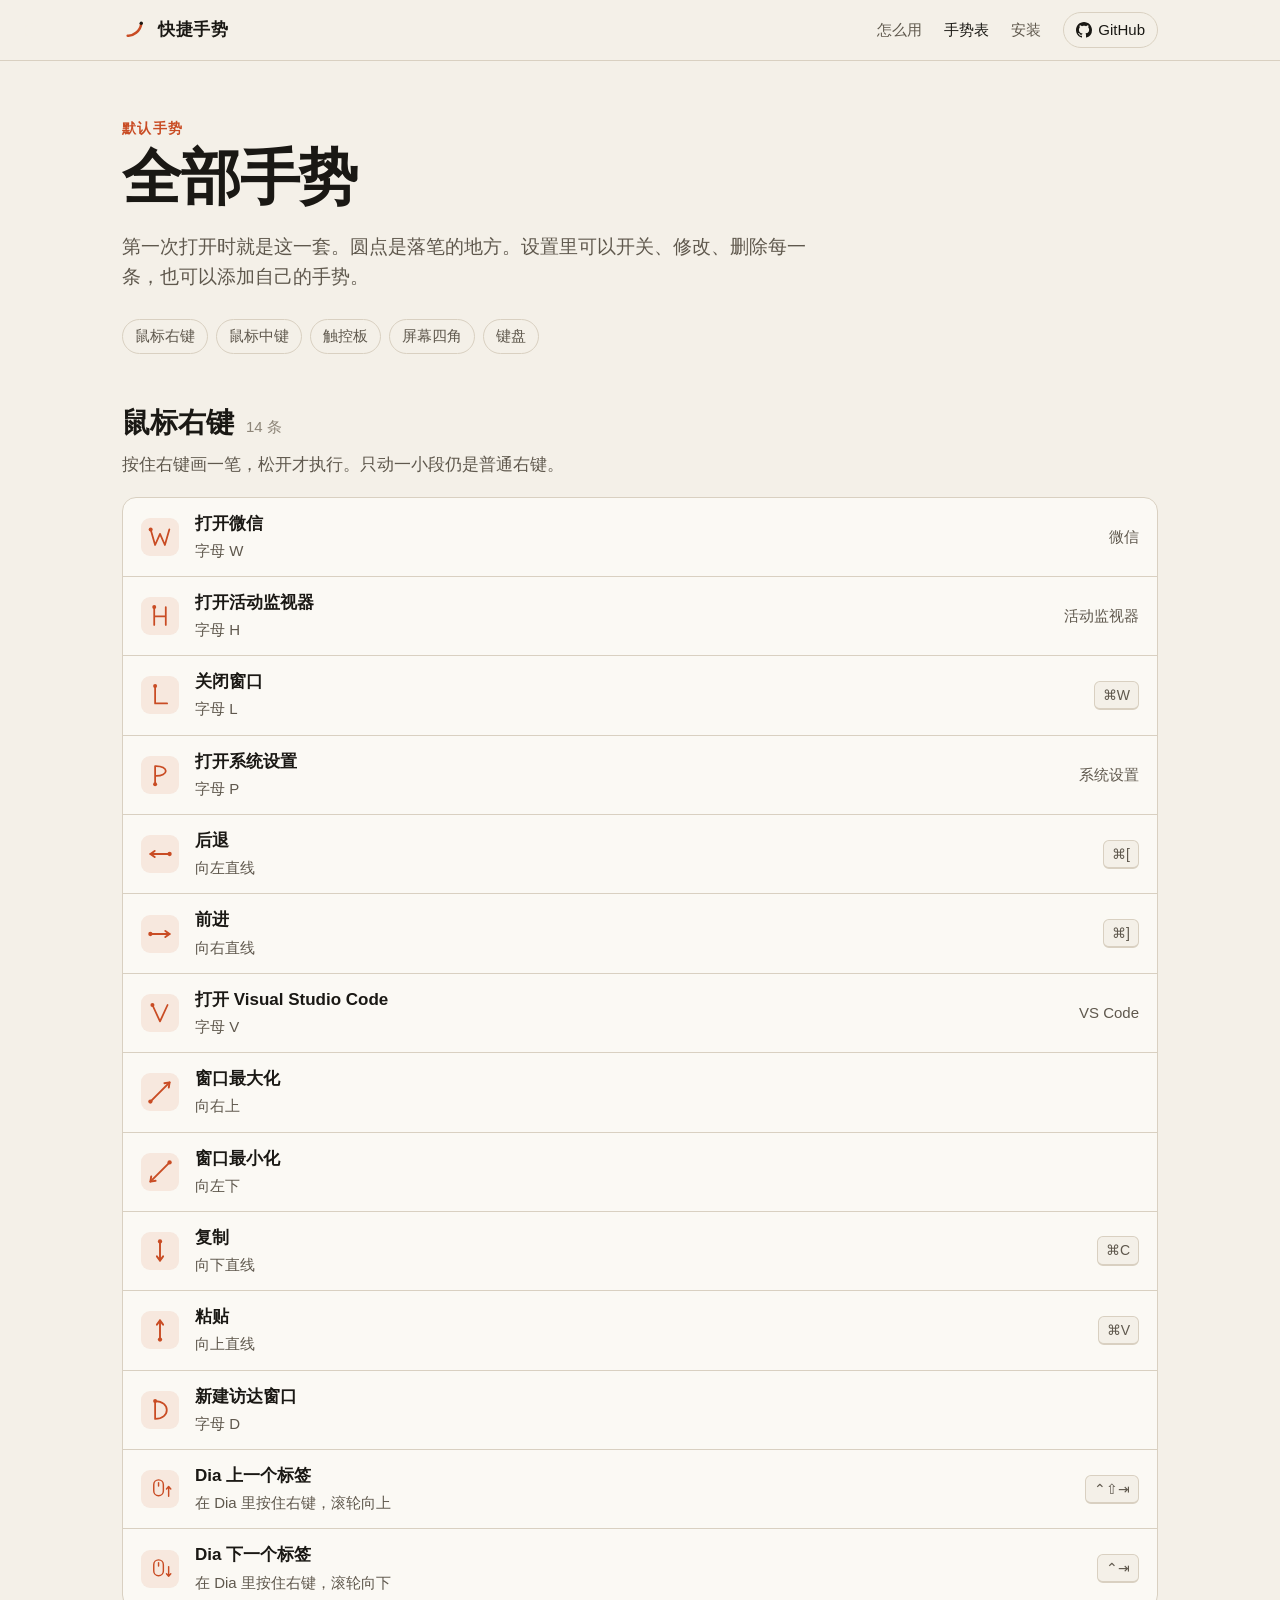
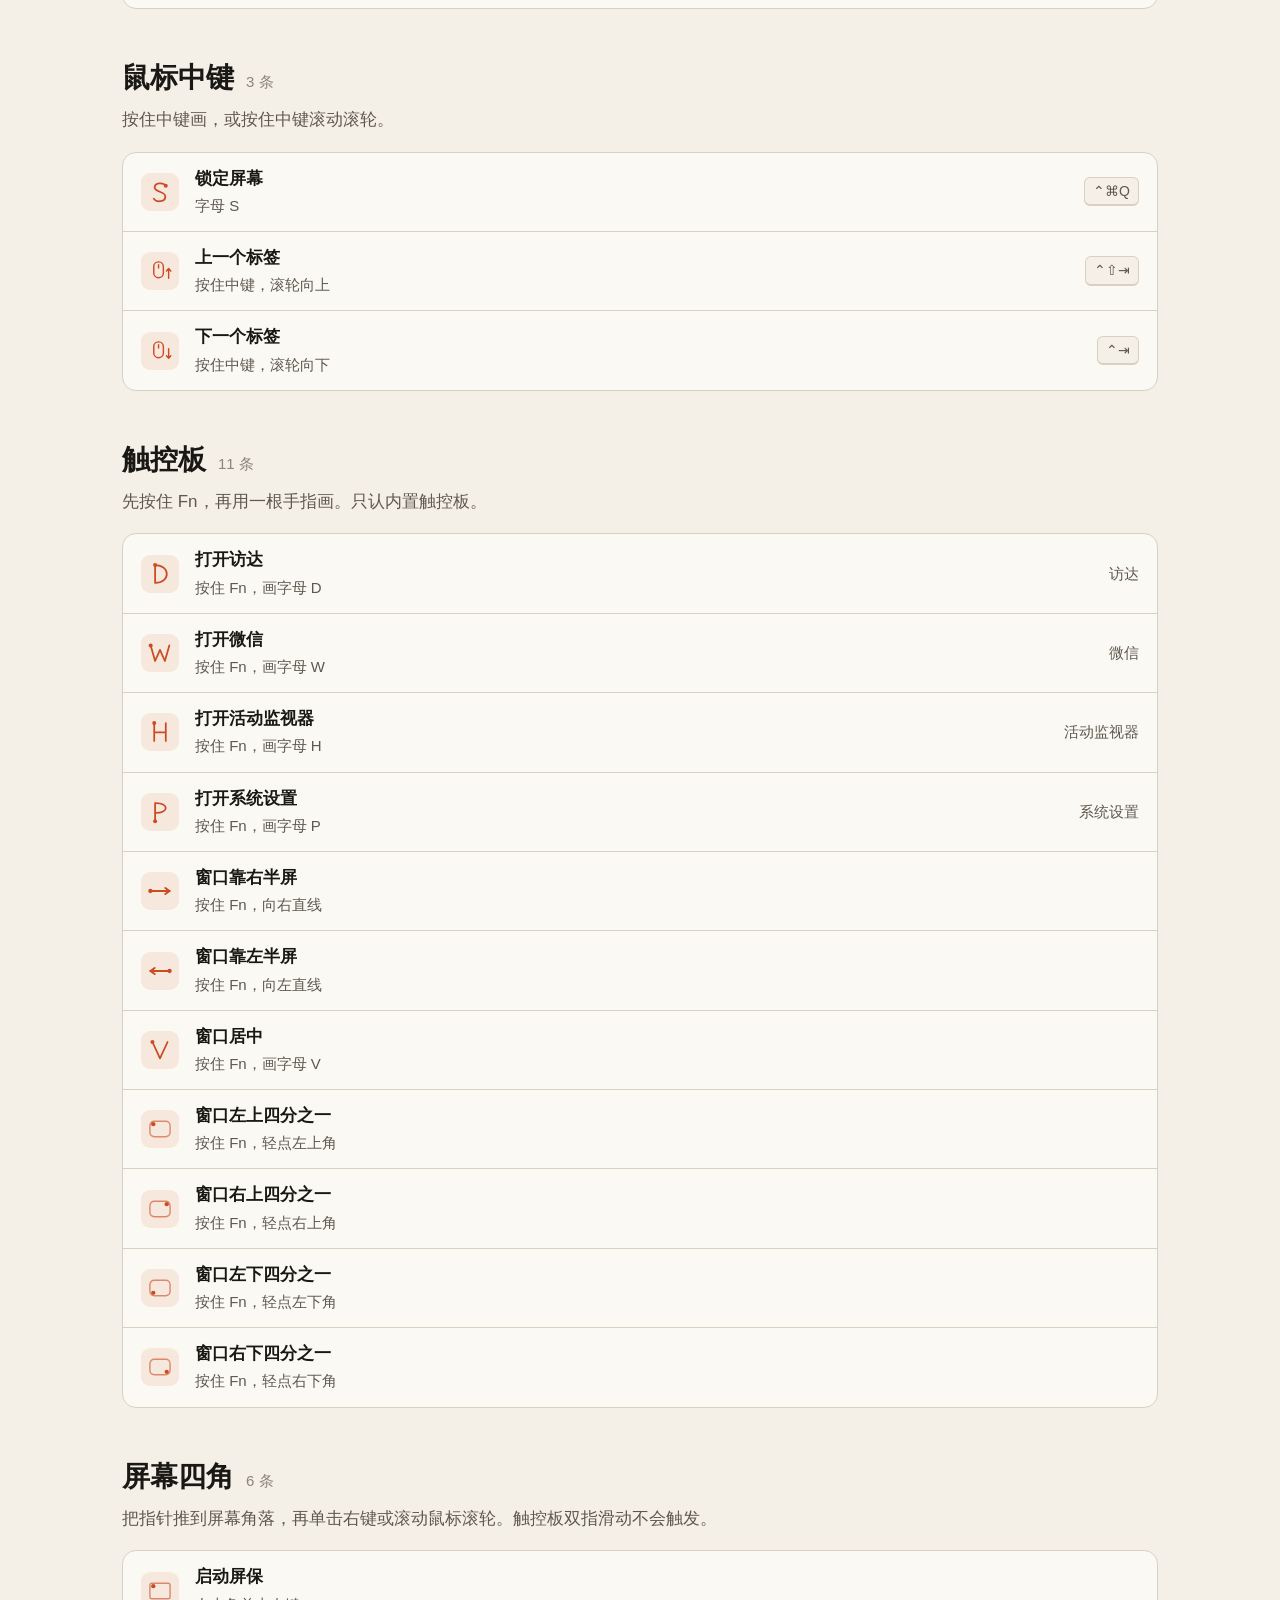
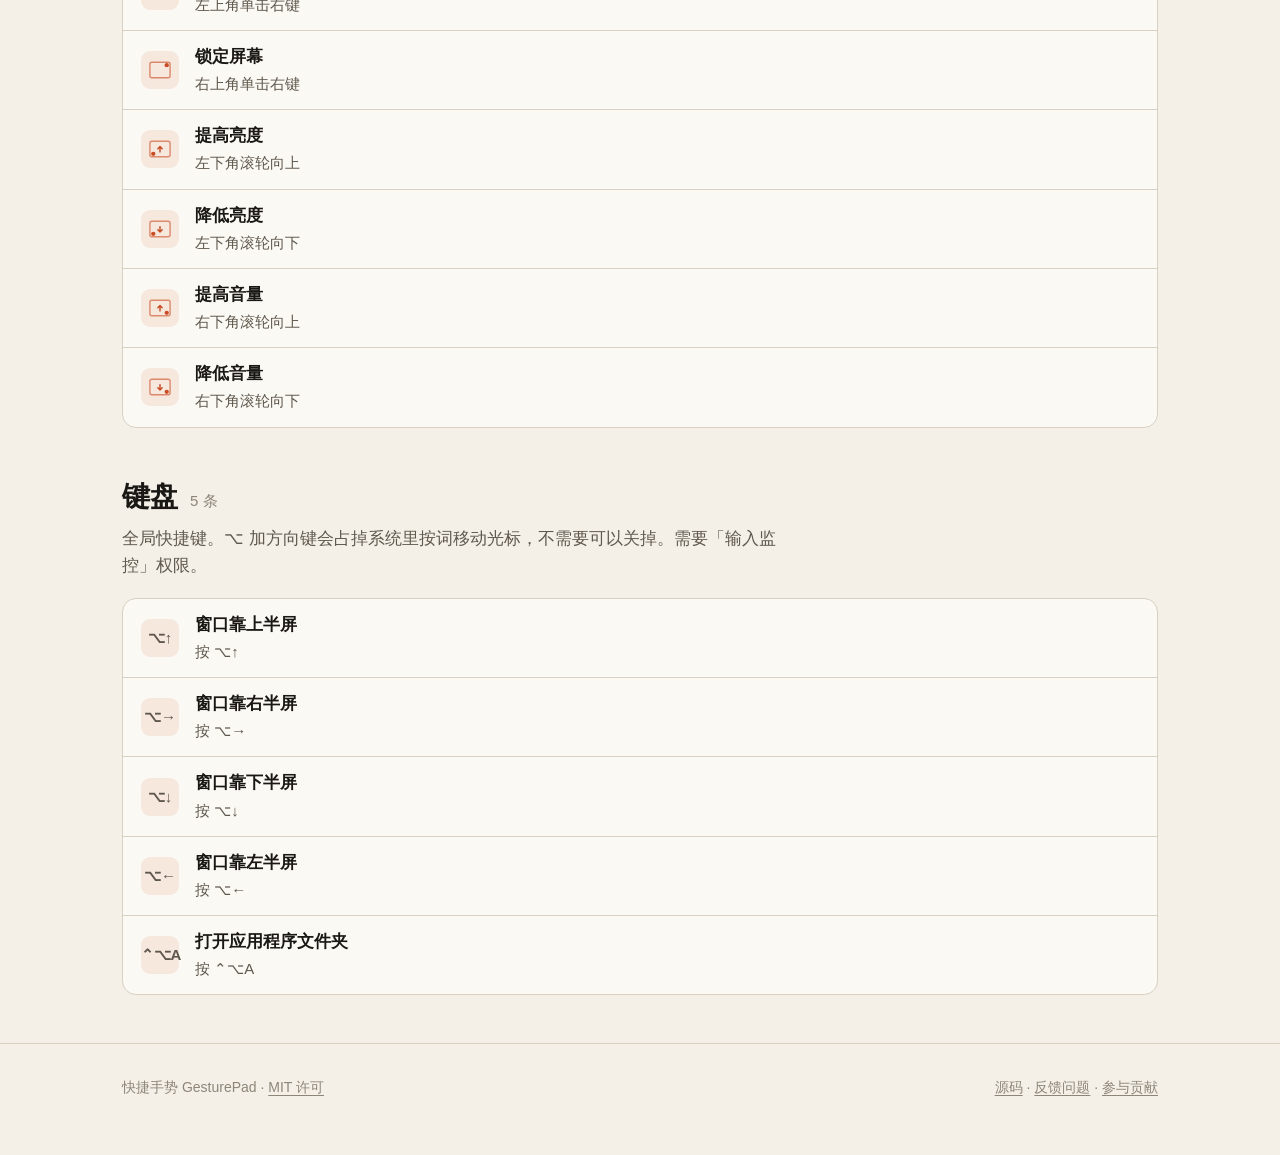
==== docs/gestures.html @ ce17922b "快捷手势 GesturePad：开源的 macOS 菜单栏手势工具 按住鼠标右键或触控板（按住 Fn）画一笔，打开应用、发快捷键、摆放窗口； 屏幕四角单击或滚动可以锁屏、开屏保、调亮度和音量。  - " ====
<!DOCTYPE html>
<html lang="zh-Hans">
<head>
  <meta charset="utf-8">
  <meta name="viewport" content="width=device-width, initial-scale=1">
  <title>全部手势 · 快捷手势</title>
  <meta name="description" content="快捷手势的默认手势表。每一条都可以在设置里修改或关掉。">
  <meta property="og:title" content="全部手势 · 快捷手势">
  <meta property="og:description" content="快捷手势的默认手势表。每一条都可以在设置里修改或关掉。">
  <meta property="og:image" content="screenshots/mouse.png">
  <meta name="theme-color" content="#f4f0e8" media="(prefers-color-scheme: light)">
  <meta name="theme-color" content="#161512" media="(prefers-color-scheme: dark)">
  <link rel="icon" href="icon.png">
  <link rel="stylesheet" href="styles.css">
</head>
<body>
  <header class="top">
    <div class="wrap">
      <a class="brand" href="index.html"><svg viewBox="0 0 100 100" aria-hidden="true"><path class="stroke" d="M74 24C72 56 40 74 22 72" stroke-width="10" stroke-linecap="round" fill="none"/><circle class="dot" cx="74" cy="24" r="6.5"/></svg>快捷手势</a>
      <nav>
        <a href="index.html#how" class="hide-sm">怎么用</a>
        <a href="gestures.html" aria-current="page">手势表</a>
        <a href="index.html#install" class="hide-sm">安装</a>
        <a class="gh" href="https://github.com/itsdangding/GesturePad"><svg viewBox="0 0 16 16" aria-hidden="true"><path d="M8 0C3.58 0 0 3.58 0 8c0 3.54 2.29 6.53 5.47 7.59.4.07.55-.17.55-.38 0-.19-.01-.82-.01-1.49-2.01.37-2.53-.49-2.69-.94-.09-.23-.48-.94-.82-1.13-.28-.15-.68-.52-.01-.53.63-.01 1.08.58 1.23.82.72 1.21 1.87.87 2.33.66.07-.52.28-.87.51-1.07-1.78-.2-3.64-.89-3.64-3.95 0-.87.31-1.59.82-2.15-.08-.2-.36-1.02.08-2.12 0 0 .67-.21 2.2.82.64-.18 1.32-.27 2-.27.68 0 1.36.09 2 .27 1.53-1.04 2.2-.82 2.2-.82.44 1.1.16 1.92.08 2.12.51.56.82 1.27.82 2.15 0 3.07-1.87 3.75-3.65 3.95.29.25.54.73.54 1.48 0 1.07-.01 1.93-.01 2.2 0 .21.15.46.55.38A8.013 8.013 0 0016 8c0-4.42-3.58-8-8-8z"/></svg>GitHub</a>
      </nav>
    </div>
  </header>
  <main>
    <div class="wrap">
      <div class="page-head">
        <p class="eyebrow">默认手势</p>
        <h1>全部手势</h1>
        <p class="lead">第一次打开时就是这一套。圆点是落笔的地方。设置里可以开关、修改、删除每一条，也可以添加自己的手势。</p>
        <ul class="toc">
          <li><a href="#mouse">鼠标右键</a></li>
          <li><a href="#middle">鼠标中键</a></li>
          <li><a href="#trackpad">触控板</a></li>
          <li><a href="#corner">屏幕四角</a></li>
          <li><a href="#key">键盘</a></li>
        </ul>
      </div>
      <section class="group" id="mouse">
        <h2>鼠标右键<small>14 条</small></h2>
        <p class="sub">按住右键画一笔，松开才执行。只动一小段仍是普通右键。</p>
        <div class="rules">
          <div class="rule">
            <div class="glyph sm"><svg viewBox="-4 -4 108 108" aria-hidden="true"><path d="M8 16 L28 86 L50 36 L72 86 L92 16" fill="none" stroke="currentColor" stroke-width="8" stroke-linecap="round" stroke-linejoin="round"/><circle cx="8" cy="16" r="9" fill="currentColor"/></svg></div>
            <div><strong>打开微信</strong><span>字母 W</span></div>
            <span class="act">微信</span>
          </div>
          <div class="rule">
            <div class="glyph sm"><svg viewBox="-4 -4 108 108" aria-hidden="true"><path d="M24 10 L24 90 L24 52 L76 52 L76 10 L76 90" fill="none" stroke="currentColor" stroke-width="8" stroke-linecap="round" stroke-linejoin="round"/><circle cx="24" cy="10" r="9" fill="currentColor"/></svg></div>
            <div><strong>打开活动监视器</strong><span>字母 H</span></div>
            <span class="act">活动监视器</span>
          </div>
          <div class="rule">
            <div class="glyph sm"><svg viewBox="-4 -4 108 108" aria-hidden="true"><path d="M28 10 L28 88 L82 88" fill="none" stroke="currentColor" stroke-width="8" stroke-linecap="round" stroke-linejoin="round"/><circle cx="28" cy="10" r="9" fill="currentColor"/></svg></div>
            <div><strong>关闭窗口</strong><span>字母 L</span></div>
            <kbd>⌘W</kbd>
          </div>
          <div class="rule">
            <div class="glyph sm"><svg viewBox="-4 -4 108 108" aria-hidden="true"><path d="M28 92 L28 10 C92 8 92 56 28 54" fill="none" stroke="currentColor" stroke-width="8" stroke-linecap="round" stroke-linejoin="round"/><circle cx="28" cy="92" r="9" fill="currentColor"/></svg></div>
            <div><strong>打开系统设置</strong><span>字母 P</span></div>
            <span class="act">系统设置</span>
          </div>
          <div class="rule">
            <div class="glyph sm"><svg viewBox="0 0 100 100" aria-hidden="true"><path d="M90.0 50.0 L10.0 50.0" fill="none" stroke="currentColor" stroke-width="8" stroke-linecap="round" stroke-linejoin="round"/><circle cx="90.0" cy="50.0" r="9" fill="currentColor"/><path d="M27.8 37.1 L10.0 50.0 L27.8 62.9" fill="none" stroke="currentColor" stroke-width="8" stroke-linecap="round" stroke-linejoin="round"/></svg></div>
            <div><strong>后退</strong><span>向左直线</span></div>
            <kbd>⌘[</kbd>
          </div>
          <div class="rule">
            <div class="glyph sm"><svg viewBox="0 0 100 100" aria-hidden="true"><path d="M10.0 50.0 L90.0 50.0" fill="none" stroke="currentColor" stroke-width="8" stroke-linecap="round" stroke-linejoin="round"/><circle cx="10.0" cy="50.0" r="9" fill="currentColor"/><path d="M72.2 62.9 L90.0 50.0 L72.2 37.1" fill="none" stroke="currentColor" stroke-width="8" stroke-linecap="round" stroke-linejoin="round"/></svg></div>
            <div><strong>前进</strong><span>向右直线</span></div>
            <kbd>⌘]</kbd>
          </div>
          <div class="rule">
            <div class="glyph sm"><svg viewBox="-4 -4 108 108" aria-hidden="true"><path d="M16 14 L50 88 L84 14" fill="none" stroke="currentColor" stroke-width="8" stroke-linecap="round" stroke-linejoin="round"/><circle cx="16" cy="14" r="9" fill="currentColor"/></svg></div>
            <div><strong>打开 Visual Studio Code</strong><span>字母 V</span></div>
            <span class="act">VS Code</span>
          </div>
          <div class="rule">
            <div class="glyph sm"><svg viewBox="0 0 100 100" aria-hidden="true"><path d="M10.0 90.0 L90.0 10.0" fill="none" stroke="currentColor" stroke-width="8" stroke-linecap="round" stroke-linejoin="round"/><circle cx="10.0" cy="90.0" r="9" fill="currentColor"/><path d="M86.6 31.7 L90.0 10.0 L68.3 13.4" fill="none" stroke="currentColor" stroke-width="8" stroke-linecap="round" stroke-linejoin="round"/></svg></div>
            <div><strong>窗口最大化</strong><span>向右上</span></div>
            
          </div>
          <div class="rule">
            <div class="glyph sm"><svg viewBox="0 0 100 100" aria-hidden="true"><path d="M90.0 10.0 L10.0 90.0" fill="none" stroke="currentColor" stroke-width="8" stroke-linecap="round" stroke-linejoin="round"/><circle cx="90.0" cy="10.0" r="9" fill="currentColor"/><path d="M13.4 68.3 L10.0 90.0 L31.7 86.6" fill="none" stroke="currentColor" stroke-width="8" stroke-linecap="round" stroke-linejoin="round"/></svg></div>
            <div><strong>窗口最小化</strong><span>向左下</span></div>
            
          </div>
          <div class="rule">
            <div class="glyph sm"><svg viewBox="0 0 100 100" aria-hidden="true"><path d="M50.0 10.0 L50.0 90.0" fill="none" stroke="currentColor" stroke-width="8" stroke-linecap="round" stroke-linejoin="round"/><circle cx="50.0" cy="10.0" r="9" fill="currentColor"/><path d="M37.1 72.2 L50.0 90.0 L62.9 72.2" fill="none" stroke="currentColor" stroke-width="8" stroke-linecap="round" stroke-linejoin="round"/></svg></div>
            <div><strong>复制</strong><span>向下直线</span></div>
            <kbd>⌘C</kbd>
          </div>
          <div class="rule">
            <div class="glyph sm"><svg viewBox="0 0 100 100" aria-hidden="true"><path d="M50.0 90.0 L50.0 10.0" fill="none" stroke="currentColor" stroke-width="8" stroke-linecap="round" stroke-linejoin="round"/><circle cx="50.0" cy="90.0" r="9" fill="currentColor"/><path d="M62.9 27.8 L50.0 10.0 L37.1 27.8" fill="none" stroke="currentColor" stroke-width="8" stroke-linecap="round" stroke-linejoin="round"/></svg></div>
            <div><strong>粘贴</strong><span>向上直线</span></div>
            <kbd>⌘V</kbd>
          </div>
          <div class="rule">
            <div class="glyph sm"><svg viewBox="-4 -4 108 108" aria-hidden="true"><path d="M28 10 L28 90 C98 90 98 10 28 10" fill="none" stroke="currentColor" stroke-width="8" stroke-linecap="round" stroke-linejoin="round"/><circle cx="28" cy="10" r="9" fill="currentColor"/></svg></div>
            <div><strong>新建访达窗口</strong><span>字母 D</span></div>
            
          </div>
          <div class="rule">
            <div class="glyph sm"><svg viewBox="0 0 100 100" aria-hidden="true"><rect x="24" y="12" width="40" height="66" rx="20" fill="none" stroke="currentColor" stroke-width="6"/><path d="M44 24 L44 38" stroke="currentColor" stroke-width="6" stroke-linecap="round"/><path d="M86 80 L86 40 M77 50 L86 40 L95 50" stroke="currentColor" stroke-width="6" fill="none" stroke-linecap="round" stroke-linejoin="round"/></svg></div>
            <div><strong>Dia 上一个标签</strong><span>在 Dia 里按住右键，滚轮向上</span></div>
            <kbd>⌃⇧⇥</kbd>
          </div>
          <div class="rule">
            <div class="glyph sm"><svg viewBox="0 0 100 100" aria-hidden="true"><rect x="24" y="12" width="40" height="66" rx="20" fill="none" stroke="currentColor" stroke-width="6"/><path d="M44 24 L44 38" stroke="currentColor" stroke-width="6" stroke-linecap="round"/><path d="M86 40 L86 80 M77 70 L86 80 L95 70" stroke="currentColor" stroke-width="6" fill="none" stroke-linecap="round" stroke-linejoin="round"/></svg></div>
            <div><strong>Dia 下一个标签</strong><span>在 Dia 里按住右键，滚轮向下</span></div>
            <kbd>⌃⇥</kbd>
          </div>
        </div>
      </section>
      <section class="group" id="middle">
        <h2>鼠标中键<small>3 条</small></h2>
        <p class="sub">按住中键画，或按住中键滚动滚轮。</p>
        <div class="rules">
          <div class="rule">
            <div class="glyph sm"><svg viewBox="-4 -4 108 108" aria-hidden="true"><path d="M76 22 C66 6 26 6 26 30 C26 52 74 46 74 70 C74 96 32 98 22 80" fill="none" stroke="currentColor" stroke-width="8" stroke-linecap="round" stroke-linejoin="round"/><circle cx="76" cy="22" r="9" fill="currentColor"/></svg></div>
            <div><strong>锁定屏幕</strong><span>字母 S</span></div>
            <kbd>⌃⌘Q</kbd>
          </div>
          <div class="rule">
            <div class="glyph sm"><svg viewBox="0 0 100 100" aria-hidden="true"><rect x="24" y="12" width="40" height="66" rx="20" fill="none" stroke="currentColor" stroke-width="6"/><path d="M44 24 L44 38" stroke="currentColor" stroke-width="6" stroke-linecap="round"/><path d="M86 80 L86 40 M77 50 L86 40 L95 50" stroke="currentColor" stroke-width="6" fill="none" stroke-linecap="round" stroke-linejoin="round"/></svg></div>
            <div><strong>上一个标签</strong><span>按住中键，滚轮向上</span></div>
            <kbd>⌃⇧⇥</kbd>
          </div>
          <div class="rule">
            <div class="glyph sm"><svg viewBox="0 0 100 100" aria-hidden="true"><rect x="24" y="12" width="40" height="66" rx="20" fill="none" stroke="currentColor" stroke-width="6"/><path d="M44 24 L44 38" stroke="currentColor" stroke-width="6" stroke-linecap="round"/><path d="M86 40 L86 80 M77 70 L86 80 L95 70" stroke="currentColor" stroke-width="6" fill="none" stroke-linecap="round" stroke-linejoin="round"/></svg></div>
            <div><strong>下一个标签</strong><span>按住中键，滚轮向下</span></div>
            <kbd>⌃⇥</kbd>
          </div>
        </div>
      </section>
      <section class="group" id="trackpad">
        <h2>触控板<small>11 条</small></h2>
        <p class="sub">先按住 Fn，再用一根手指画。只认内置触控板。</p>
        <div class="rules">
          <div class="rule">
            <div class="glyph sm"><svg viewBox="-4 -4 108 108" aria-hidden="true"><path d="M28 10 L28 90 C98 90 98 10 28 10" fill="none" stroke="currentColor" stroke-width="8" stroke-linecap="round" stroke-linejoin="round"/><circle cx="28" cy="10" r="9" fill="currentColor"/></svg></div>
            <div><strong>打开访达</strong><span>按住 Fn，画字母 D</span></div>
            <span class="act">访达</span>
          </div>
          <div class="rule">
            <div class="glyph sm"><svg viewBox="-4 -4 108 108" aria-hidden="true"><path d="M8 16 L28 86 L50 36 L72 86 L92 16" fill="none" stroke="currentColor" stroke-width="8" stroke-linecap="round" stroke-linejoin="round"/><circle cx="8" cy="16" r="9" fill="currentColor"/></svg></div>
            <div><strong>打开微信</strong><span>按住 Fn，画字母 W</span></div>
            <span class="act">微信</span>
          </div>
          <div class="rule">
            <div class="glyph sm"><svg viewBox="-4 -4 108 108" aria-hidden="true"><path d="M24 10 L24 90 L24 52 L76 52 L76 10 L76 90" fill="none" stroke="currentColor" stroke-width="8" stroke-linecap="round" stroke-linejoin="round"/><circle cx="24" cy="10" r="9" fill="currentColor"/></svg></div>
            <div><strong>打开活动监视器</strong><span>按住 Fn，画字母 H</span></div>
            <span class="act">活动监视器</span>
          </div>
          <div class="rule">
            <div class="glyph sm"><svg viewBox="-4 -4 108 108" aria-hidden="true"><path d="M28 92 L28 10 C92 8 92 56 28 54" fill="none" stroke="currentColor" stroke-width="8" stroke-linecap="round" stroke-linejoin="round"/><circle cx="28" cy="92" r="9" fill="currentColor"/></svg></div>
            <div><strong>打开系统设置</strong><span>按住 Fn，画字母 P</span></div>
            <span class="act">系统设置</span>
          </div>
          <div class="rule">
            <div class="glyph sm"><svg viewBox="0 0 100 100" aria-hidden="true"><path d="M10.0 50.0 L90.0 50.0" fill="none" stroke="currentColor" stroke-width="8" stroke-linecap="round" stroke-linejoin="round"/><circle cx="10.0" cy="50.0" r="9" fill="currentColor"/><path d="M72.2 62.9 L90.0 50.0 L72.2 37.1" fill="none" stroke="currentColor" stroke-width="8" stroke-linecap="round" stroke-linejoin="round"/></svg></div>
            <div><strong>窗口靠右半屏</strong><span>按住 Fn，向右直线</span></div>
            
          </div>
          <div class="rule">
            <div class="glyph sm"><svg viewBox="0 0 100 100" aria-hidden="true"><path d="M90.0 50.0 L10.0 50.0" fill="none" stroke="currentColor" stroke-width="8" stroke-linecap="round" stroke-linejoin="round"/><circle cx="90.0" cy="50.0" r="9" fill="currentColor"/><path d="M27.8 37.1 L10.0 50.0 L27.8 62.9" fill="none" stroke="currentColor" stroke-width="8" stroke-linecap="round" stroke-linejoin="round"/></svg></div>
            <div><strong>窗口靠左半屏</strong><span>按住 Fn，向左直线</span></div>
            
          </div>
          <div class="rule">
            <div class="glyph sm"><svg viewBox="-4 -4 108 108" aria-hidden="true"><path d="M16 14 L50 88 L84 14" fill="none" stroke="currentColor" stroke-width="8" stroke-linecap="round" stroke-linejoin="round"/><circle cx="16" cy="14" r="9" fill="currentColor"/></svg></div>
            <div><strong>窗口居中</strong><span>按住 Fn，画字母 V</span></div>
            
          </div>
          <div class="rule">
            <div class="glyph sm"><svg viewBox="0 0 100 100" aria-hidden="true"><rect x="8" y="18" width="84" height="64" rx="18" fill="none" stroke="currentColor" stroke-width="6" opacity=".6"/><circle cx="22" cy="30" r="9" fill="currentColor"/></svg></div>
            <div><strong>窗口左上四分之一</strong><span>按住 Fn，轻点左上角</span></div>
            
          </div>
          <div class="rule">
            <div class="glyph sm"><svg viewBox="0 0 100 100" aria-hidden="true"><rect x="8" y="18" width="84" height="64" rx="18" fill="none" stroke="currentColor" stroke-width="6" opacity=".6"/><circle cx="78" cy="30" r="9" fill="currentColor"/></svg></div>
            <div><strong>窗口右上四分之一</strong><span>按住 Fn，轻点右上角</span></div>
            
          </div>
          <div class="rule">
            <div class="glyph sm"><svg viewBox="0 0 100 100" aria-hidden="true"><rect x="8" y="18" width="84" height="64" rx="18" fill="none" stroke="currentColor" stroke-width="6" opacity=".6"/><circle cx="22" cy="70" r="9" fill="currentColor"/></svg></div>
            <div><strong>窗口左下四分之一</strong><span>按住 Fn，轻点左下角</span></div>
            
          </div>
          <div class="rule">
            <div class="glyph sm"><svg viewBox="0 0 100 100" aria-hidden="true"><rect x="8" y="18" width="84" height="64" rx="18" fill="none" stroke="currentColor" stroke-width="6" opacity=".6"/><circle cx="78" cy="70" r="9" fill="currentColor"/></svg></div>
            <div><strong>窗口右下四分之一</strong><span>按住 Fn，轻点右下角</span></div>
            
          </div>
        </div>
      </section>
      <section class="group" id="corner">
        <h2>屏幕四角<small>6 条</small></h2>
        <p class="sub">把指针推到屏幕角落，再单击右键或滚动鼠标滚轮。触控板双指滑动不会触发。</p>
        <div class="rules">
          <div class="rule">
            <div class="glyph sm"><svg viewBox="0 0 100 100" aria-hidden="true"><rect x="8" y="18" width="84" height="64" rx="8" fill="none" stroke="currentColor" stroke-width="6" opacity=".6"/><circle cx="22" cy="30" r="9" fill="currentColor"/></svg></div>
            <div><strong>启动屏保</strong><span>左上角单击右键</span></div>
            
          </div>
          <div class="rule">
            <div class="glyph sm"><svg viewBox="0 0 100 100" aria-hidden="true"><rect x="8" y="18" width="84" height="64" rx="8" fill="none" stroke="currentColor" stroke-width="6" opacity=".6"/><circle cx="78" cy="30" r="9" fill="currentColor"/></svg></div>
            <div><strong>锁定屏幕</strong><span>右上角单击右键</span></div>
            
          </div>
          <div class="rule">
            <div class="glyph sm"><svg viewBox="0 0 100 100" aria-hidden="true"><rect x="8" y="18" width="84" height="64" rx="8" fill="none" stroke="currentColor" stroke-width="6" opacity=".6"/><circle cx="22" cy="70" r="9" fill="currentColor"/><path d="M50 62 L50 40 M41 49 L50 40 L59 49" stroke="currentColor" stroke-width="6" fill="none" stroke-linecap="round" stroke-linejoin="round"/></svg></div>
            <div><strong>提高亮度</strong><span>左下角滚轮向上</span></div>
            
          </div>
          <div class="rule">
            <div class="glyph sm"><svg viewBox="0 0 100 100" aria-hidden="true"><rect x="8" y="18" width="84" height="64" rx="8" fill="none" stroke="currentColor" stroke-width="6" opacity=".6"/><circle cx="22" cy="70" r="9" fill="currentColor"/><path d="M50 40 L50 62 M41 53 L50 62 L59 53" stroke="currentColor" stroke-width="6" fill="none" stroke-linecap="round" stroke-linejoin="round"/></svg></div>
            <div><strong>降低亮度</strong><span>左下角滚轮向下</span></div>
            
          </div>
          <div class="rule">
            <div class="glyph sm"><svg viewBox="0 0 100 100" aria-hidden="true"><rect x="8" y="18" width="84" height="64" rx="8" fill="none" stroke="currentColor" stroke-width="6" opacity=".6"/><circle cx="78" cy="70" r="9" fill="currentColor"/><path d="M50 62 L50 40 M41 49 L50 40 L59 49" stroke="currentColor" stroke-width="6" fill="none" stroke-linecap="round" stroke-linejoin="round"/></svg></div>
            <div><strong>提高音量</strong><span>右下角滚轮向上</span></div>
            
          </div>
          <div class="rule">
            <div class="glyph sm"><svg viewBox="0 0 100 100" aria-hidden="true"><rect x="8" y="18" width="84" height="64" rx="8" fill="none" stroke="currentColor" stroke-width="6" opacity=".6"/><circle cx="78" cy="70" r="9" fill="currentColor"/><path d="M50 40 L50 62 M41 53 L50 62 L59 53" stroke="currentColor" stroke-width="6" fill="none" stroke-linecap="round" stroke-linejoin="round"/></svg></div>
            <div><strong>降低音量</strong><span>右下角滚轮向下</span></div>
            
          </div>
        </div>
      </section>
      <section class="group" id="key">
        <h2>键盘<small>5 条</small></h2>
        <p class="sub">全局快捷键。⌥ 加方向键会占掉系统里按词移动光标，不需要可以关掉。需要「输入监控」权限。</p>
        <div class="rules">
          <div class="rule">
            <div class="glyph sm"><span class="keytext">⌥↑</span></div>
            <div><strong>窗口靠上半屏</strong><span>按 ⌥↑</span></div>
            
          </div>
          <div class="rule">
            <div class="glyph sm"><span class="keytext">⌥→</span></div>
            <div><strong>窗口靠右半屏</strong><span>按 ⌥→</span></div>
            
          </div>
          <div class="rule">
            <div class="glyph sm"><span class="keytext">⌥↓</span></div>
            <div><strong>窗口靠下半屏</strong><span>按 ⌥↓</span></div>
            
          </div>
          <div class="rule">
            <div class="glyph sm"><span class="keytext">⌥←</span></div>
            <div><strong>窗口靠左半屏</strong><span>按 ⌥←</span></div>
            
          </div>
          <div class="rule">
            <div class="glyph sm"><span class="keytext">⌃⌥A</span></div>
            <div><strong>打开应用程序文件夹</strong><span>按 ⌃⌥A</span></div>
            
          </div>
        </div>
      </section>
    </div>
  </main>
  <footer>
    <div class="wrap">
      <span>快捷手势 GesturePad · <a href="https://github.com/itsdangding/GesturePad/blob/main/LICENSE">MIT 许可</a></span>
      <span><a href="https://github.com/itsdangding/GesturePad">源码</a> · <a href="https://github.com/itsdangding/GesturePad/issues">反馈问题</a> · <a href="https://github.com/itsdangding/GesturePad/blob/main/CONTRIBUTING.md">参与贡献</a></span>
    </div>
  </footer>
</body>
</html>
---- docs/styles.css ----
:root {
  --paper: #f4f0e8;
  --paper-2: #ebe5d9;
  --card: #fbf9f4;
  --ink: #1a1814;
  --muted: #5f584d;
  --faint: #8d8578;
  --line: #d9d0c1;
  --mark: #c94c24;
  --mark-soft: rgba(201, 76, 36, 0.1);
  --code-bg: #1d1b17;
  --code-ink: #f1ece2;
  --shadow: 0 1px 2px rgba(26, 24, 20, 0.06), 0 12px 32px rgba(26, 24, 20, 0.1);
  color-scheme: light;
}

@media (prefers-color-scheme: dark) {
  :root:not([data-theme="light"]) {
    --paper: #161512;
    --paper-2: #1e1c18;
    --card: #211f1b;
    --ink: #efe9de;
    --muted: #b3aa9b;
    --faint: #857d70;
    --line: #34312b;
    --mark: #ec7349;
    --mark-soft: rgba(236, 115, 73, 0.14);
    --code-bg: #0e0d0b;
    --code-ink: #efe9de;
    --shadow: 0 1px 2px rgba(0, 0, 0, 0.3), 0 16px 40px rgba(0, 0, 0, 0.35);
    color-scheme: dark;
  }
}

* { box-sizing: border-box; }

html { background: var(--paper); scroll-behavior: smooth; }

body {
  margin: 0;
  color: var(--ink);
  background: var(--paper);
  font-family: -apple-system, BlinkMacSystemFont, "PingFang SC", "Hiragino Sans GB", "Noto Sans SC", sans-serif;
  font-size: 17px;
  line-height: 1.6;
  -webkit-font-smoothing: antialiased;
}

a { color: inherit; text-underline-offset: 3px; }
a:hover { color: var(--mark); }

img { max-width: 100%; }

.wrap {
  max-width: 1100px;
  margin: 0 auto;
  padding: 0 32px;
}

/* Header */

.top {
  position: sticky;
  top: 0;
  z-index: 10;
  background: color-mix(in srgb, var(--paper) 86%, transparent);
  backdrop-filter: saturate(1.4) blur(14px);
  -webkit-backdrop-filter: saturate(1.4) blur(14px);
  border-bottom: 1px solid var(--line);
}

.top .wrap {
  display: flex;
  align-items: center;
  justify-content: space-between;
  gap: 24px;
  height: 60px;
}

.brand {
  display: flex;
  align-items: center;
  gap: 10px;
  text-decoration: none;
  font-weight: 650;
  letter-spacing: 0.04em;
}

.brand svg { width: 26px; height: 26px; }
.brand .stroke { stroke: var(--mark); }
.brand .dot { fill: var(--ink); }

nav { display: flex; align-items: center; gap: 22px; font-size: 15px; }
nav a { color: var(--muted); text-decoration: none; }
nav a[aria-current="page"], nav a:hover { color: var(--ink); }

.gh {
  display: inline-flex;
  align-items: center;
  gap: 6px;
  padding: 5px 12px;
  border: 1px solid var(--line);
  border-radius: 999px;
  color: var(--ink) !important;
}

.gh svg { width: 16px; height: 16px; fill: currentColor; }

/* Hero */

.hero { padding: 72px 0 40px; text-align: center; }

.kicker {
  display: inline-flex;
  gap: 8px;
  align-items: center;
  margin: 0 0 18px;
  padding: 4px 12px;
  border-radius: 999px;
  background: var(--mark-soft);
  color: var(--mark);
  font-size: 14px;
  letter-spacing: 0.06em;
}

h1, .serif {
  font-family: "Songti SC", "Noto Serif SC", "Source Han Serif SC", "Iowan Old Style", Palatino, serif;
}

h1 {
  margin: 0;
  font-size: clamp(44px, 7.4vw, 88px);
  font-weight: 700;
  line-height: 1.04;
  letter-spacing: -0.02em;
}

h1 em { font-style: normal; color: var(--mark); }

.lead {
  max-width: 36em;
  margin: 22px auto 0;
  color: var(--muted);
  font-size: 19px;
}

.actions {
  display: flex;
  flex-wrap: wrap;
  justify-content: center;
  gap: 12px;
  margin-top: 30px;
}

.btn {
  display: inline-flex;
  align-items: center;
  gap: 8px;
  padding: 11px 20px;
  border-radius: 10px;
  border: 1px solid var(--line);
  background: var(--card);
  color: var(--ink);
  font-size: 16px;
  font-weight: 550;
  text-decoration: none;
}

.btn:hover { color: var(--ink); border-color: var(--faint); }

.btn.primary { background: var(--ink); border-color: var(--ink); color: var(--paper); }
.btn.primary:hover { color: var(--paper); opacity: 0.88; }

.meta { margin-top: 14px; color: var(--faint); font-size: 14px; }

.shot {
  margin: 52px auto 0;
  max-width: 980px;
}

.shot img {
  display: block;
  width: 100%;
  height: auto;
  border-radius: 14px;
  box-shadow: var(--shadow);
  border: 1px solid var(--line);
}

/* Sections */

section.block { padding: 64px 0; border-top: 1px solid var(--line); }

.eyebrow {
  margin: 0 0 8px;
  color: var(--mark);
  font-size: 14px;
  font-weight: 600;
  letter-spacing: 0.1em;
}

h2 {
  margin: 0 0 12px;
  font-family: "Songti SC", "Noto Serif SC", "Source Han Serif SC", Palatino, serif;
  font-size: clamp(28px, 3.6vw, 40px);
  line-height: 1.2;
}

.sub { margin: 0 0 32px; max-width: 40em; color: var(--muted); }

.cards {
  display: grid;
  grid-template-columns: repeat(3, minmax(0, 1fr));
  gap: 18px;
}

.card {
  padding: 22px;
  border: 1px solid var(--line);
  border-radius: 14px;
  background: var(--card);
}

.card h3 { margin: 14px 0 6px; font-size: 18px; }
.card p { margin: 0; color: var(--muted); font-size: 15.5px; }

.glyph {
  display: grid;
  place-items: center;
  width: 52px;
  height: 52px;
  border-radius: 12px;
  background: var(--mark-soft);
  color: var(--mark);
}

.glyph svg { width: 34px; height: 34px; overflow: visible; }
.glyph.sm { width: 38px; height: 38px; border-radius: 9px; }
.glyph.sm svg { width: 24px; height: 24px; }

.split {
  display: grid;
  grid-template-columns: minmax(0, 1fr) minmax(0, 1.25fr);
  gap: 48px;
  align-items: center;
}

.split img {
  width: 100%;
  height: auto;
  border-radius: 12px;
  border: 1px solid var(--line);
  box-shadow: var(--shadow);
}

ul.ticks { margin: 18px 0 0; padding: 0; list-style: none; }
ul.ticks li { position: relative; margin: 10px 0; padding-left: 28px; color: var(--muted); }
ul.ticks li::before {
  content: "";
  position: absolute;
  left: 2px;
  top: 0.55em;
  width: 12px;
  height: 7px;
  border-left: 2px solid var(--mark);
  border-bottom: 2px solid var(--mark);
  transform: rotate(-45deg);
}

/* Install */

ol.steps { margin: 0; padding: 0; list-style: none; counter-reset: step; display: grid; gap: 18px; }

ol.steps > li {
  position: relative;
  padding: 20px 22px 20px 70px;
  border: 1px solid var(--line);
  border-radius: 14px;
  background: var(--card);
  counter-increment: step;
}

ol.steps > li::before {
  content: counter(step);
  position: absolute;
  left: 22px;
  top: 18px;
  display: grid;
  place-items: center;
  width: 32px;
  height: 32px;
  border-radius: 50%;
  background: var(--ink);
  color: var(--paper);
  font-weight: 650;
  font-size: 15px;
}

ol.steps h3 { margin: 2px 0 6px; font-size: 17px; }
ol.steps p { margin: 0; color: var(--muted); font-size: 15.5px; }

pre {
  margin: 12px 0 0;
  padding: 14px 18px;
  overflow-x: auto;
  border-radius: 10px;
  background: var(--code-bg);
  color: var(--code-ink);
  font-family: "SF Mono", ui-monospace, Menlo, monospace;
  font-size: 14px;
  line-height: 1.7;
}

code {
  padding: 1px 6px;
  border-radius: 5px;
  background: var(--paper-2);
  font-family: "SF Mono", ui-monospace, Menlo, monospace;
  font-size: 0.88em;
}

pre code { padding: 0; background: none; font-size: inherit; }

/* Gestures page */

.page-head { padding: 56px 0 8px; }
.page-head h1 { font-size: clamp(38px, 5.4vw, 60px); }
.page-head .lead { margin-left: 0; }

.toc { display: flex; flex-wrap: wrap; gap: 8px; margin: 26px 0 0; padding: 0; list-style: none; }
.toc a {
  display: inline-block;
  padding: 5px 12px;
  border: 1px solid var(--line);
  border-radius: 999px;
  color: var(--muted);
  font-size: 14.5px;
  text-decoration: none;
}
.toc a:hover { color: var(--ink); border-color: var(--faint); }

.group { padding: 44px 0 8px; scroll-margin-top: 70px; }
.group h2 { display: flex; align-items: baseline; gap: 12px; font-size: 28px; }
.group h2 small { color: var(--faint); font-family: -apple-system, "PingFang SC", sans-serif; font-size: 15px; font-weight: 500; }
.group .sub { margin-bottom: 18px; }

.rules {
  border: 1px solid var(--line);
  border-radius: 14px;
  background: var(--card);
  overflow: hidden;
}

.rule {
  display: grid;
  grid-template-columns: 38px minmax(0, 1fr) auto;
  gap: 16px;
  align-items: center;
  padding: 12px 18px;
  border-top: 1px solid var(--line);
}

.rule:first-child { border-top: 0; }
.rule strong { display: block; font-weight: 600; }
.rule span { color: var(--muted); font-size: 15px; }

kbd {
  display: inline-block;
  min-width: 26px;
  padding: 2px 8px;
  border: 1px solid var(--line);
  border-bottom-width: 2px;
  border-radius: 6px;
  background: var(--paper);
  color: var(--muted);
  font-family: -apple-system, "SF Pro Rounded", sans-serif;
  font-size: 14px;
  text-align: center;
  white-space: nowrap;
}

.keytext { font-size: 12px; font-weight: 650; letter-spacing: -0.02em; }

/* Footer */

footer {
  margin-top: 40px;
  padding: 32px 0 56px;
  border-top: 1px solid var(--line);
  color: var(--faint);
  font-size: 14px;
}

footer .wrap { display: flex; flex-wrap: wrap; justify-content: space-between; gap: 12px; }

@media (max-width: 820px) {
  .wrap { padding: 0 16px; }
  nav { gap: 14px; }
  nav .hide-sm { display: none; }
  .hero { padding-top: 48px; }
  .cards, .split { grid-template-columns: 1fr; }
  .split { gap: 28px; }
  section.block { padding: 48px 0; }
  ol.steps > li { padding: 18px 18px 18px 62px; }
  ol.steps > li::before { left: 16px; }
  .rule { grid-template-columns: 38px minmax(0, 1fr); }
  .rule kbd, .rule .act { grid-column: 2; justify-self: start; }
}
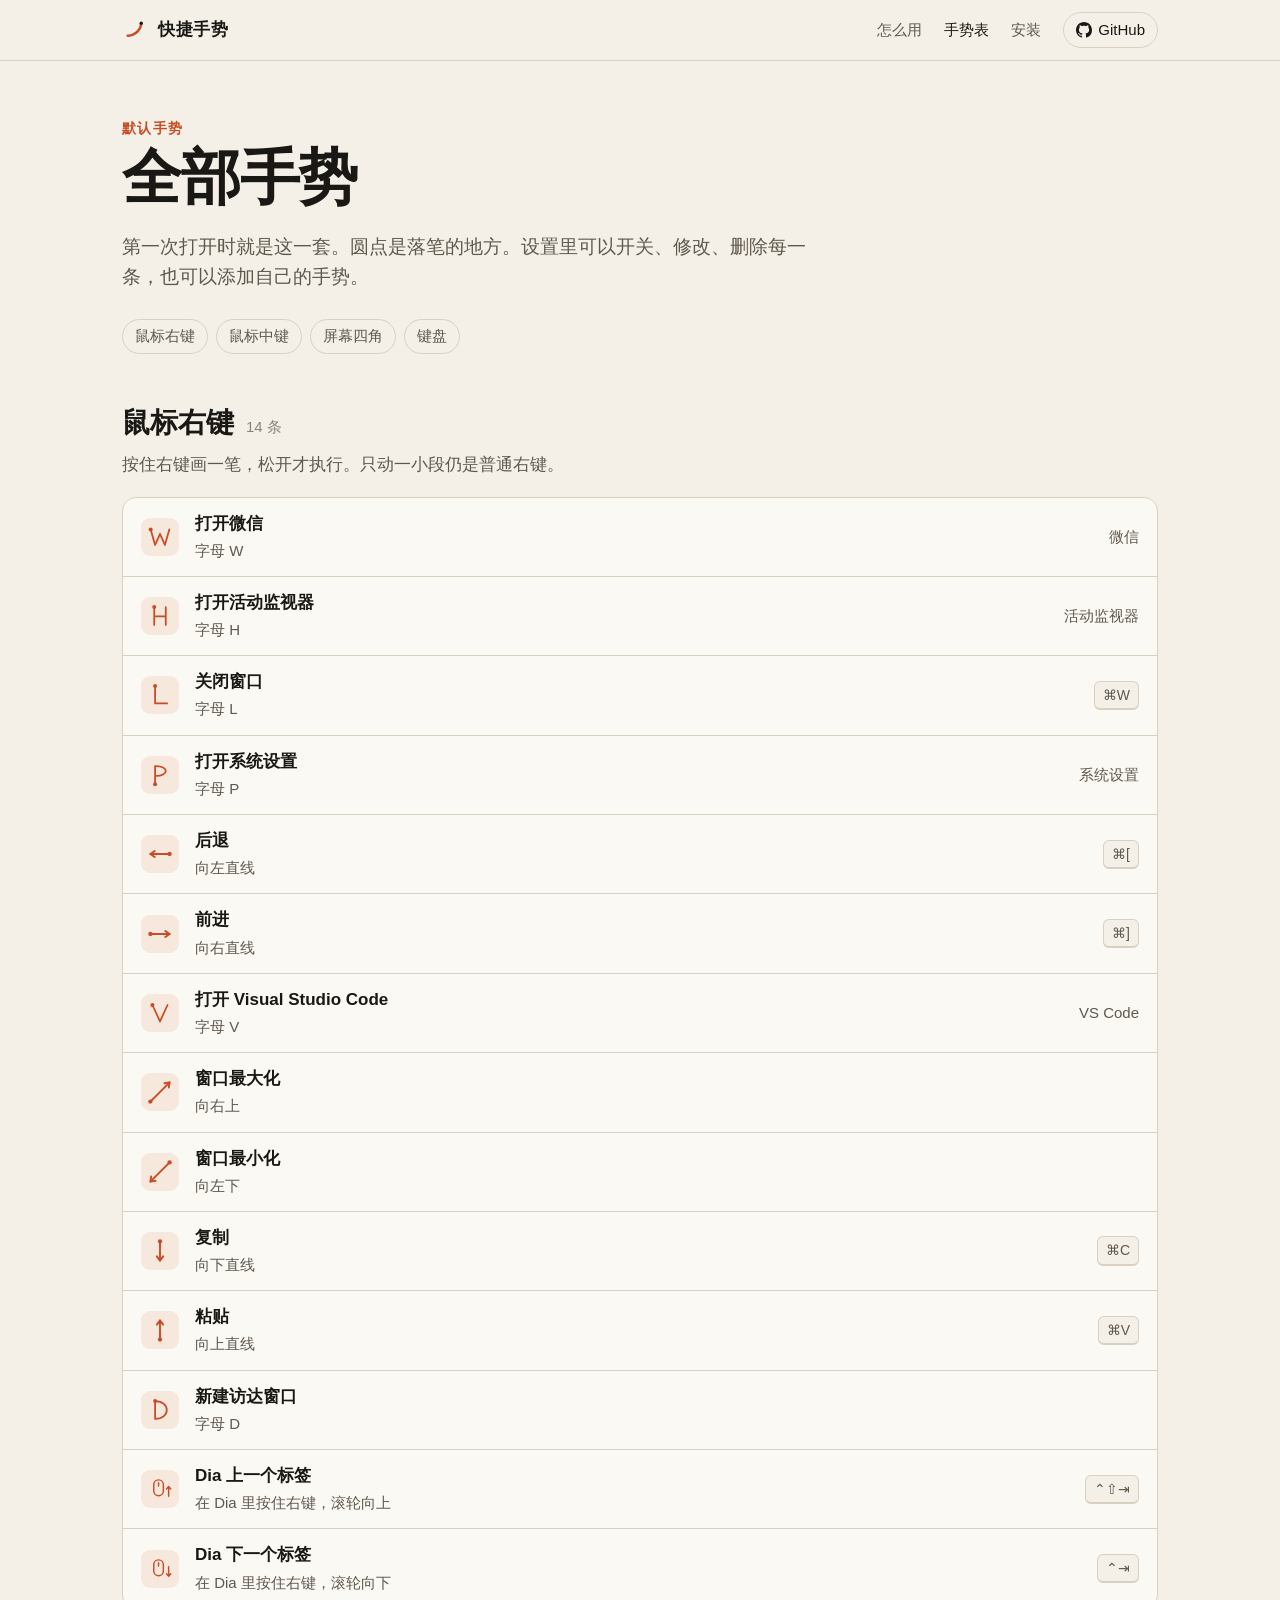
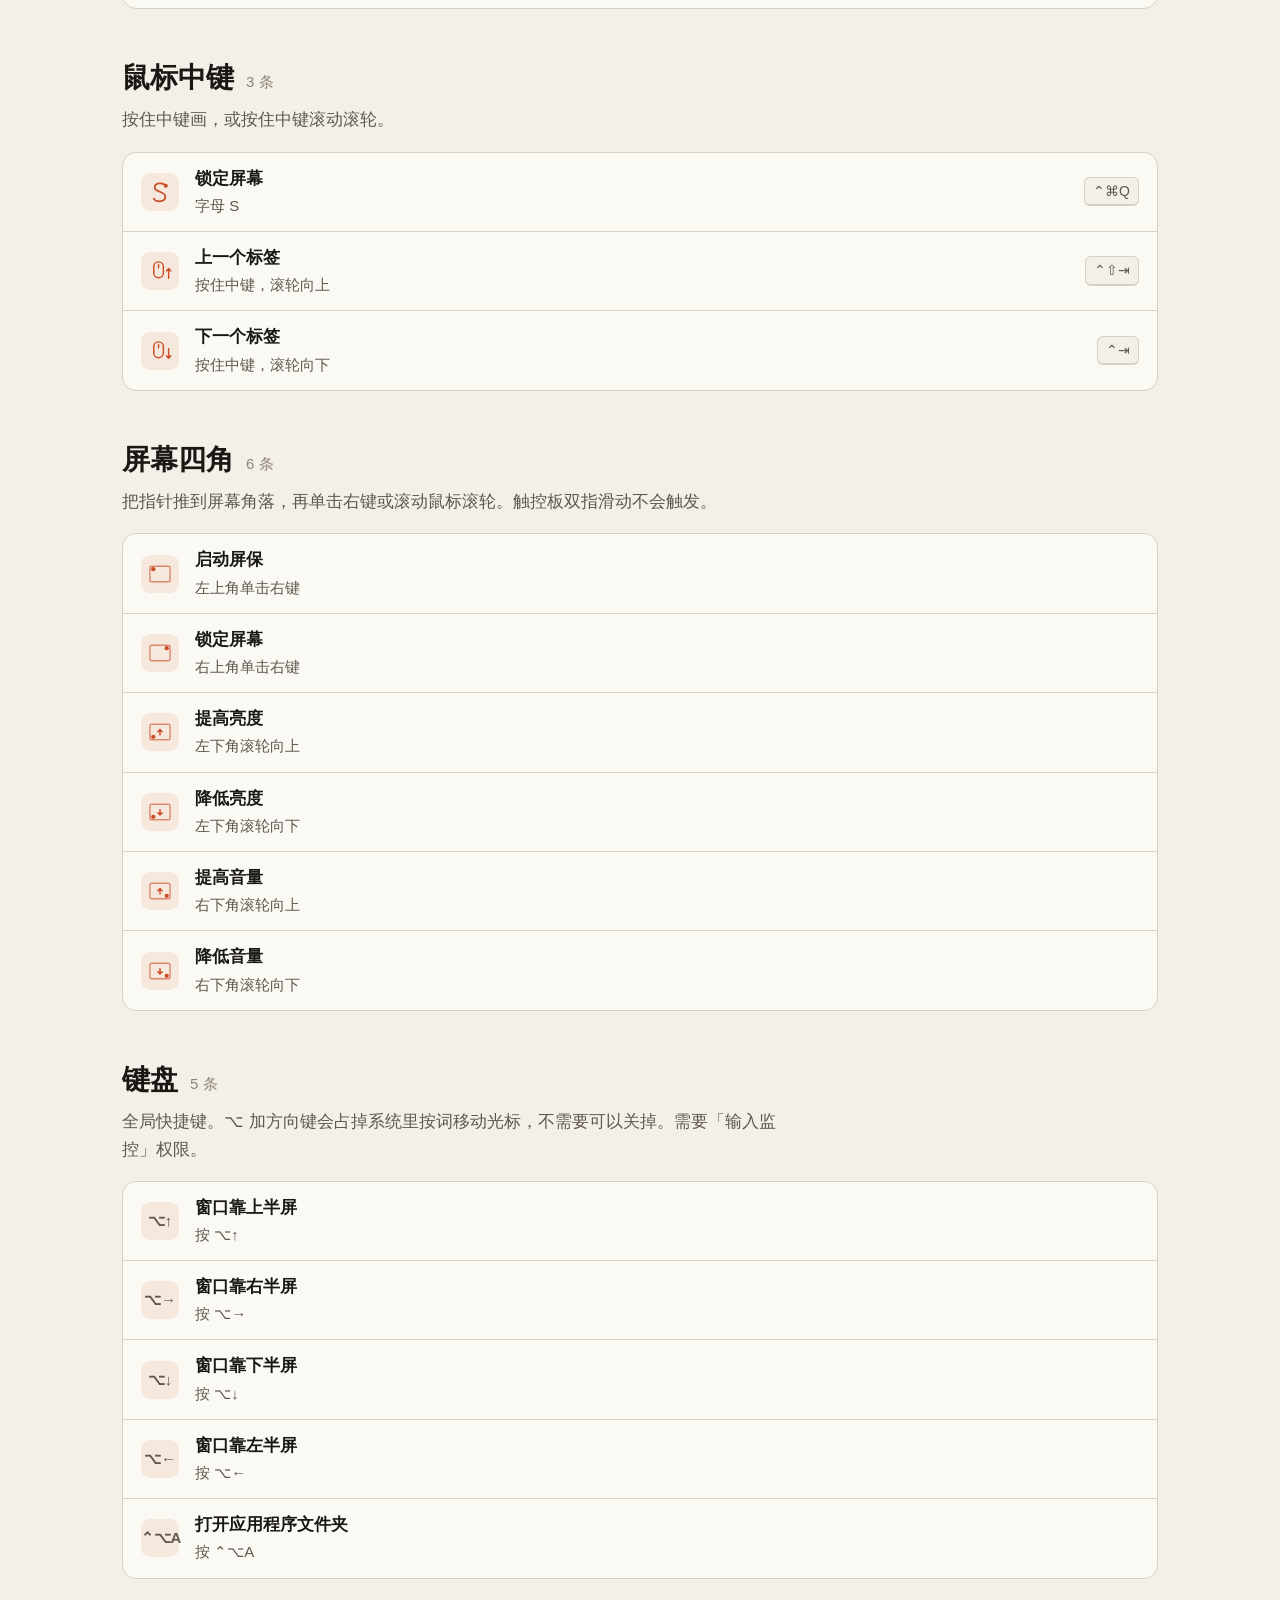
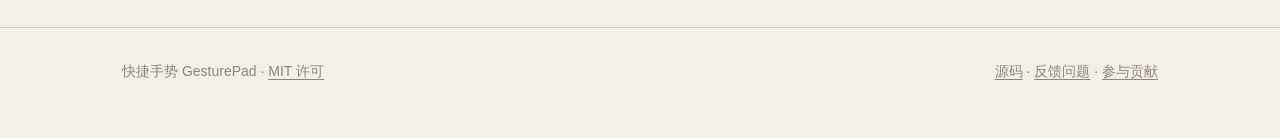
==== commit 09852932: "菜单栏图标放大，去掉触控板手势，菜单加上开机启动 - 菜单栏图标放大到填满格子，并补上起笔的圆点 - 去掉触控板手势（按住 Fn 画字母、轻点四角），容易误触。   TrackpadMonitor 只" ====
--- a/docs/gestures.html
+++ b/docs/gestures.html
@@ -34,7 +34,6 @@
         <ul class="toc">
           <li><a href="#mouse">鼠标右键</a></li>
           <li><a href="#middle">鼠标中键</a></li>
-          <li><a href="#trackpad">触控板</a></li>
           <li><a href="#corner">屏幕四角</a></li>
           <li><a href="#key">键盘</a></li>
         </ul>
@@ -133,67 +132,6 @@
             <div class="glyph sm"><svg viewBox="0 0 100 100" aria-hidden="true"><rect x="24" y="12" width="40" height="66" rx="20" fill="none" stroke="currentColor" stroke-width="6"/><path d="M44 24 L44 38" stroke="currentColor" stroke-width="6" stroke-linecap="round"/><path d="M86 40 L86 80 M77 70 L86 80 L95 70" stroke="currentColor" stroke-width="6" fill="none" stroke-linecap="round" stroke-linejoin="round"/></svg></div>
             <div><strong>下一个标签</strong><span>按住中键，滚轮向下</span></div>
             <kbd>⌃⇥</kbd>
-          </div>
-        </div>
-      </section>
-      <section class="group" id="trackpad">
-        <h2>触控板<small>11 条</small></h2>
-        <p class="sub">先按住 Fn，再用一根手指画。只认内置触控板。</p>
-        <div class="rules">
-          <div class="rule">
-            <div class="glyph sm"><svg viewBox="-4 -4 108 108" aria-hidden="true"><path d="M28 10 L28 90 C98 90 98 10 28 10" fill="none" stroke="currentColor" stroke-width="8" stroke-linecap="round" stroke-linejoin="round"/><circle cx="28" cy="10" r="9" fill="currentColor"/></svg></div>
-            <div><strong>打开访达</strong><span>按住 Fn，画字母 D</span></div>
-            <span class="act">访达</span>
-          </div>
-          <div class="rule">
-            <div class="glyph sm"><svg viewBox="-4 -4 108 108" aria-hidden="true"><path d="M8 16 L28 86 L50 36 L72 86 L92 16" fill="none" stroke="currentColor" stroke-width="8" stroke-linecap="round" stroke-linejoin="round"/><circle cx="8" cy="16" r="9" fill="currentColor"/></svg></div>
-            <div><strong>打开微信</strong><span>按住 Fn，画字母 W</span></div>
-            <span class="act">微信</span>
-          </div>
-          <div class="rule">
-            <div class="glyph sm"><svg viewBox="-4 -4 108 108" aria-hidden="true"><path d="M24 10 L24 90 L24 52 L76 52 L76 10 L76 90" fill="none" stroke="currentColor" stroke-width="8" stroke-linecap="round" stroke-linejoin="round"/><circle cx="24" cy="10" r="9" fill="currentColor"/></svg></div>
-            <div><strong>打开活动监视器</strong><span>按住 Fn，画字母 H</span></div>
-            <span class="act">活动监视器</span>
-          </div>
-          <div class="rule">
-            <div class="glyph sm"><svg viewBox="-4 -4 108 108" aria-hidden="true"><path d="M28 92 L28 10 C92 8 92 56 28 54" fill="none" stroke="currentColor" stroke-width="8" stroke-linecap="round" stroke-linejoin="round"/><circle cx="28" cy="92" r="9" fill="currentColor"/></svg></div>
-            <div><strong>打开系统设置</strong><span>按住 Fn，画字母 P</span></div>
-            <span class="act">系统设置</span>
-          </div>
-          <div class="rule">
-            <div class="glyph sm"><svg viewBox="0 0 100 100" aria-hidden="true"><path d="M10.0 50.0 L90.0 50.0" fill="none" stroke="currentColor" stroke-width="8" stroke-linecap="round" stroke-linejoin="round"/><circle cx="10.0" cy="50.0" r="9" fill="currentColor"/><path d="M72.2 62.9 L90.0 50.0 L72.2 37.1" fill="none" stroke="currentColor" stroke-width="8" stroke-linecap="round" stroke-linejoin="round"/></svg></div>
-            <div><strong>窗口靠右半屏</strong><span>按住 Fn，向右直线</span></div>
-            
-          </div>
-          <div class="rule">
-            <div class="glyph sm"><svg viewBox="0 0 100 100" aria-hidden="true"><path d="M90.0 50.0 L10.0 50.0" fill="none" stroke="currentColor" stroke-width="8" stroke-linecap="round" stroke-linejoin="round"/><circle cx="90.0" cy="50.0" r="9" fill="currentColor"/><path d="M27.8 37.1 L10.0 50.0 L27.8 62.9" fill="none" stroke="currentColor" stroke-width="8" stroke-linecap="round" stroke-linejoin="round"/></svg></div>
-            <div><strong>窗口靠左半屏</strong><span>按住 Fn，向左直线</span></div>
-            
-          </div>
-          <div class="rule">
-            <div class="glyph sm"><svg viewBox="-4 -4 108 108" aria-hidden="true"><path d="M16 14 L50 88 L84 14" fill="none" stroke="currentColor" stroke-width="8" stroke-linecap="round" stroke-linejoin="round"/><circle cx="16" cy="14" r="9" fill="currentColor"/></svg></div>
-            <div><strong>窗口居中</strong><span>按住 Fn，画字母 V</span></div>
-            
-          </div>
-          <div class="rule">
-            <div class="glyph sm"><svg viewBox="0 0 100 100" aria-hidden="true"><rect x="8" y="18" width="84" height="64" rx="18" fill="none" stroke="currentColor" stroke-width="6" opacity=".6"/><circle cx="22" cy="30" r="9" fill="currentColor"/></svg></div>
-            <div><strong>窗口左上四分之一</strong><span>按住 Fn，轻点左上角</span></div>
-            
-          </div>
-          <div class="rule">
-            <div class="glyph sm"><svg viewBox="0 0 100 100" aria-hidden="true"><rect x="8" y="18" width="84" height="64" rx="18" fill="none" stroke="currentColor" stroke-width="6" opacity=".6"/><circle cx="78" cy="30" r="9" fill="currentColor"/></svg></div>
-            <div><strong>窗口右上四分之一</strong><span>按住 Fn，轻点右上角</span></div>
-            
-          </div>
-          <div class="rule">
-            <div class="glyph sm"><svg viewBox="0 0 100 100" aria-hidden="true"><rect x="8" y="18" width="84" height="64" rx="18" fill="none" stroke="currentColor" stroke-width="6" opacity=".6"/><circle cx="22" cy="70" r="9" fill="currentColor"/></svg></div>
-            <div><strong>窗口左下四分之一</strong><span>按住 Fn，轻点左下角</span></div>
-            
-          </div>
-          <div class="rule">
-            <div class="glyph sm"><svg viewBox="0 0 100 100" aria-hidden="true"><rect x="8" y="18" width="84" height="64" rx="18" fill="none" stroke="currentColor" stroke-width="6" opacity=".6"/><circle cx="78" cy="70" r="9" fill="currentColor"/></svg></div>
-            <div><strong>窗口右下四分之一</strong><span>按住 Fn，轻点右下角</span></div>
-            
           </div>
         </div>
       </section>
